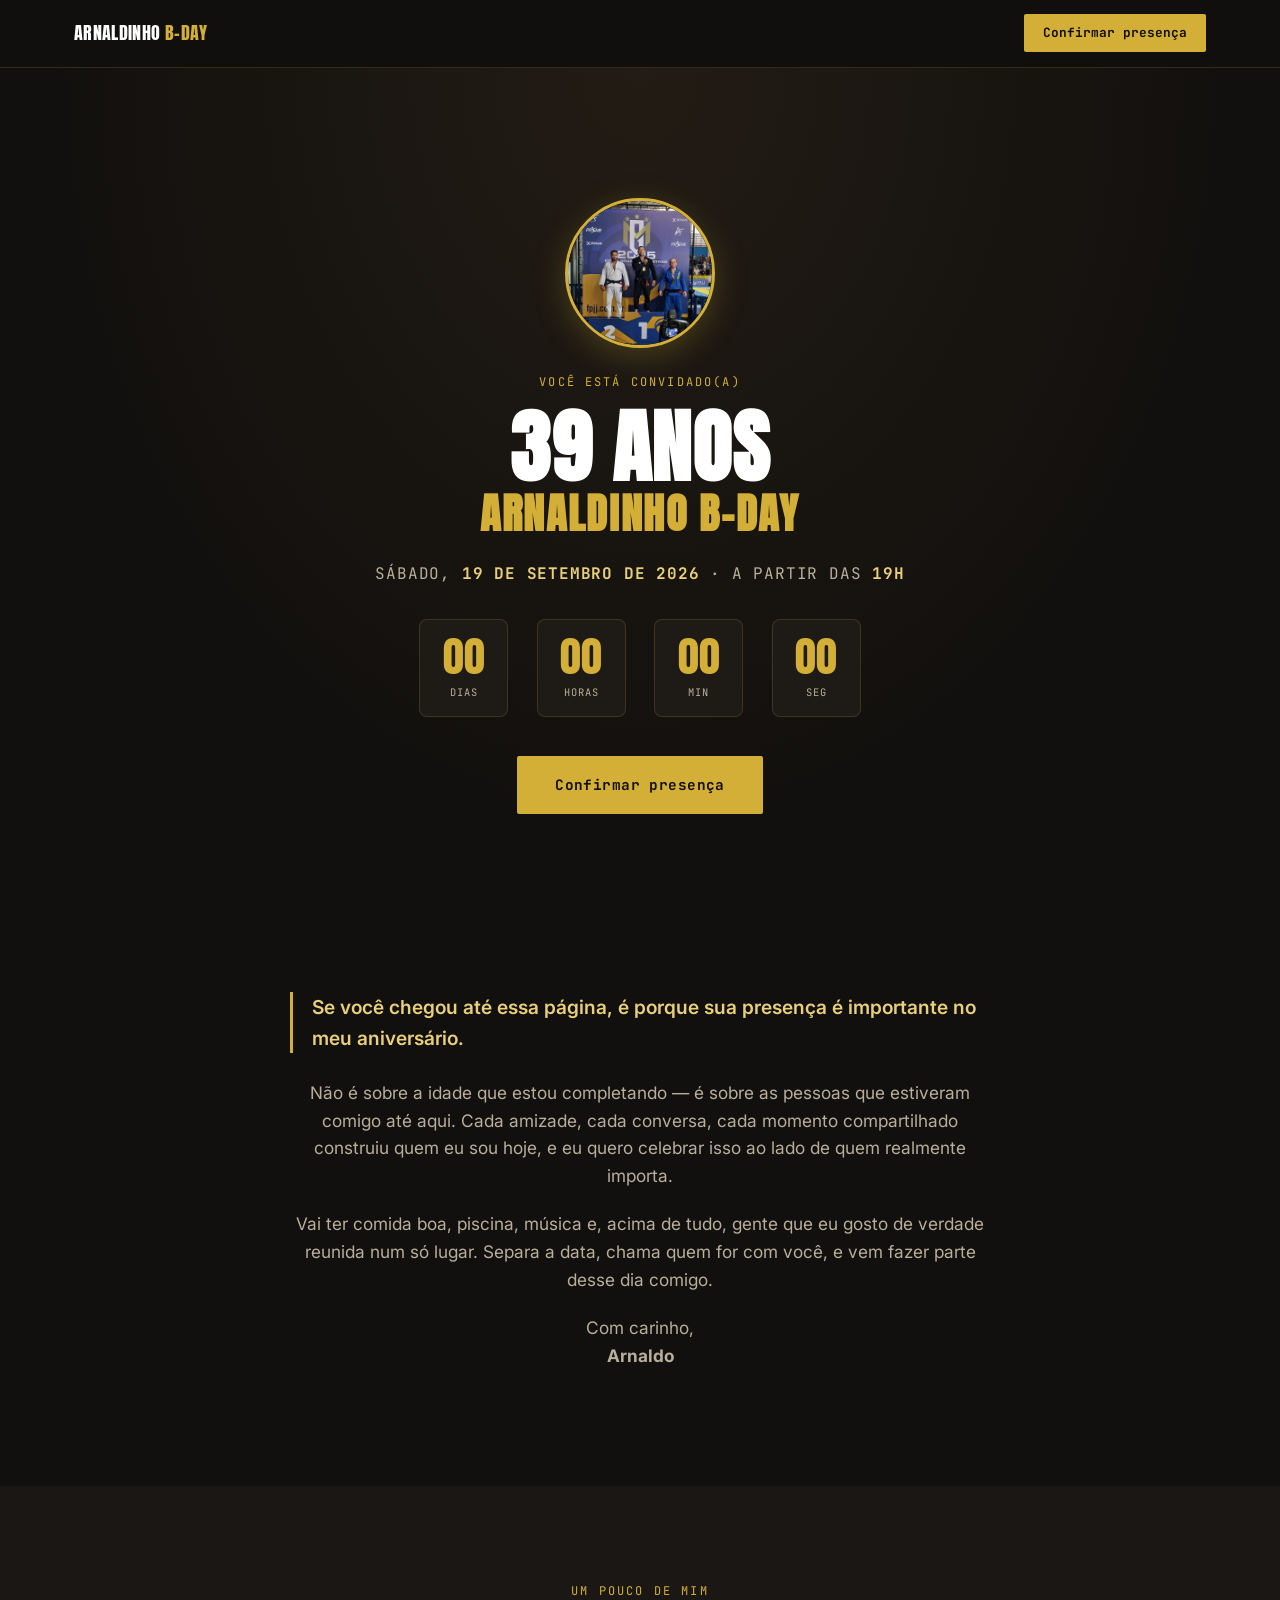
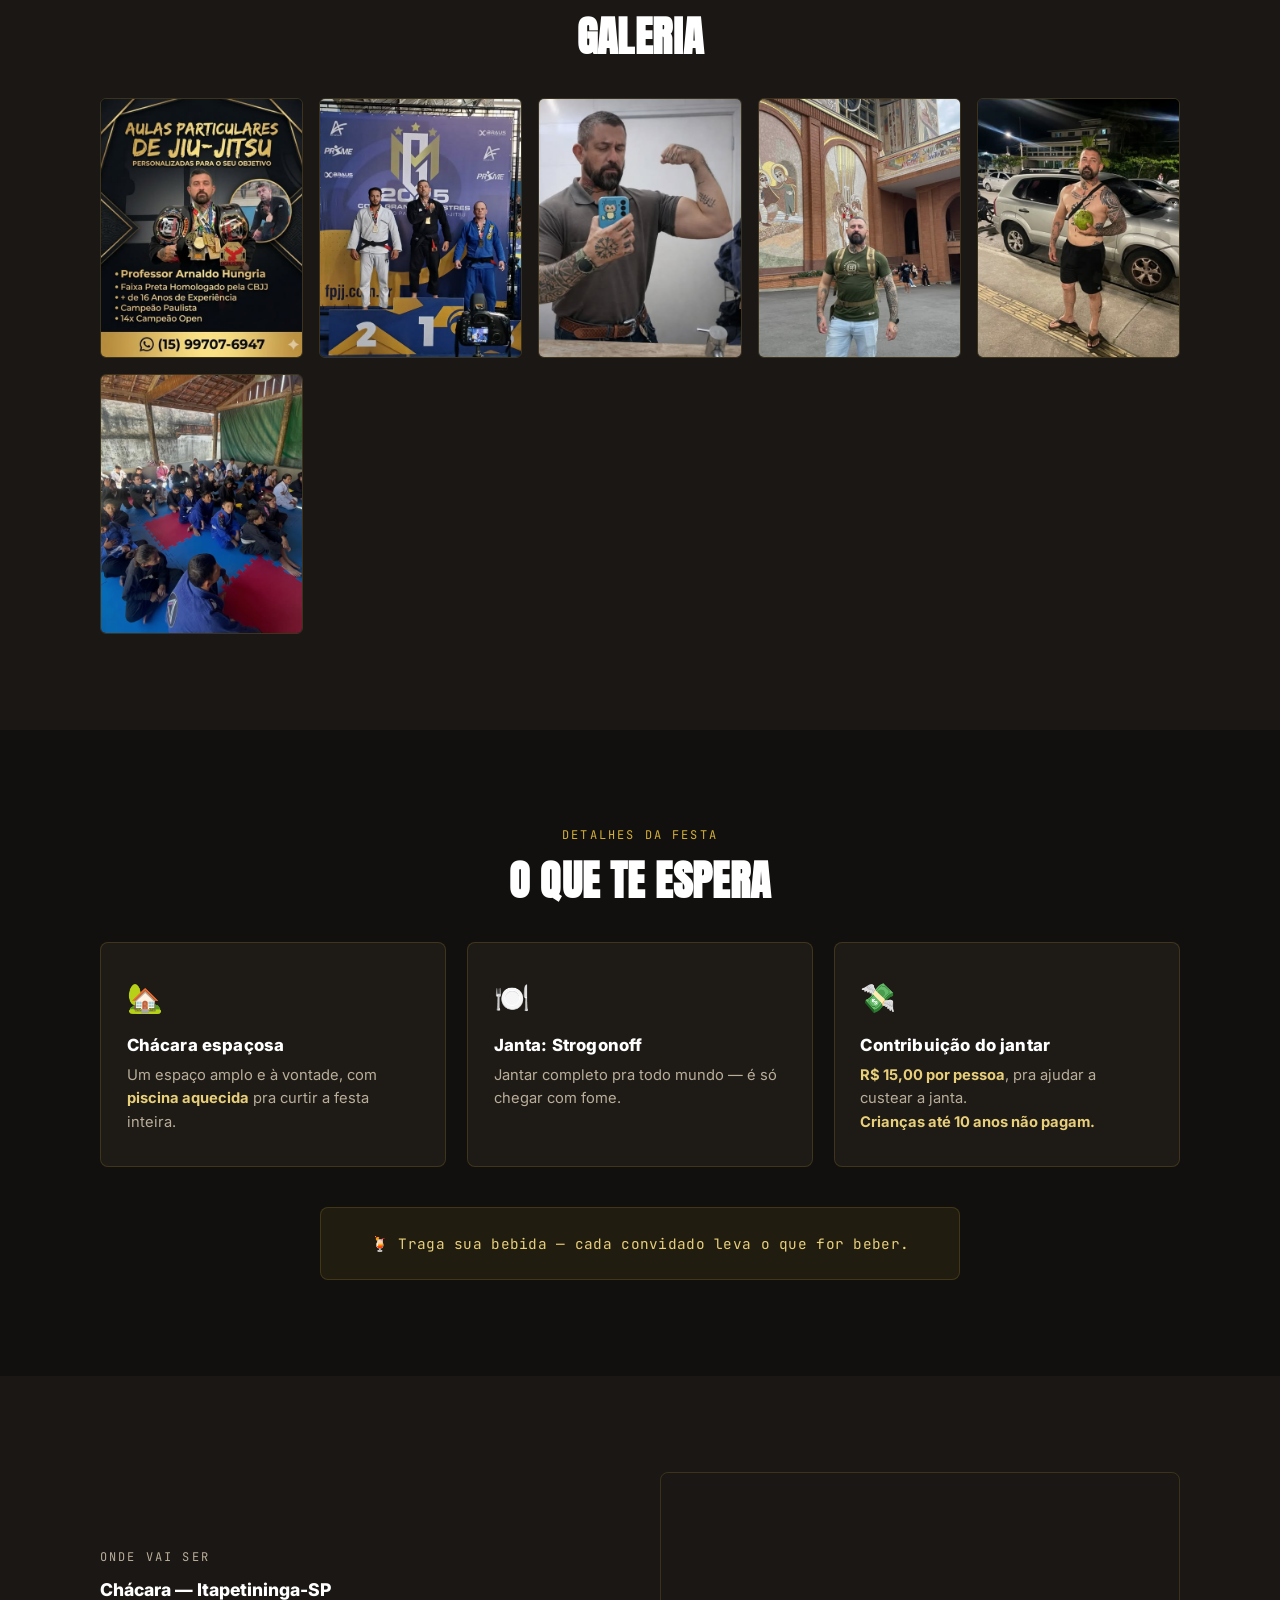
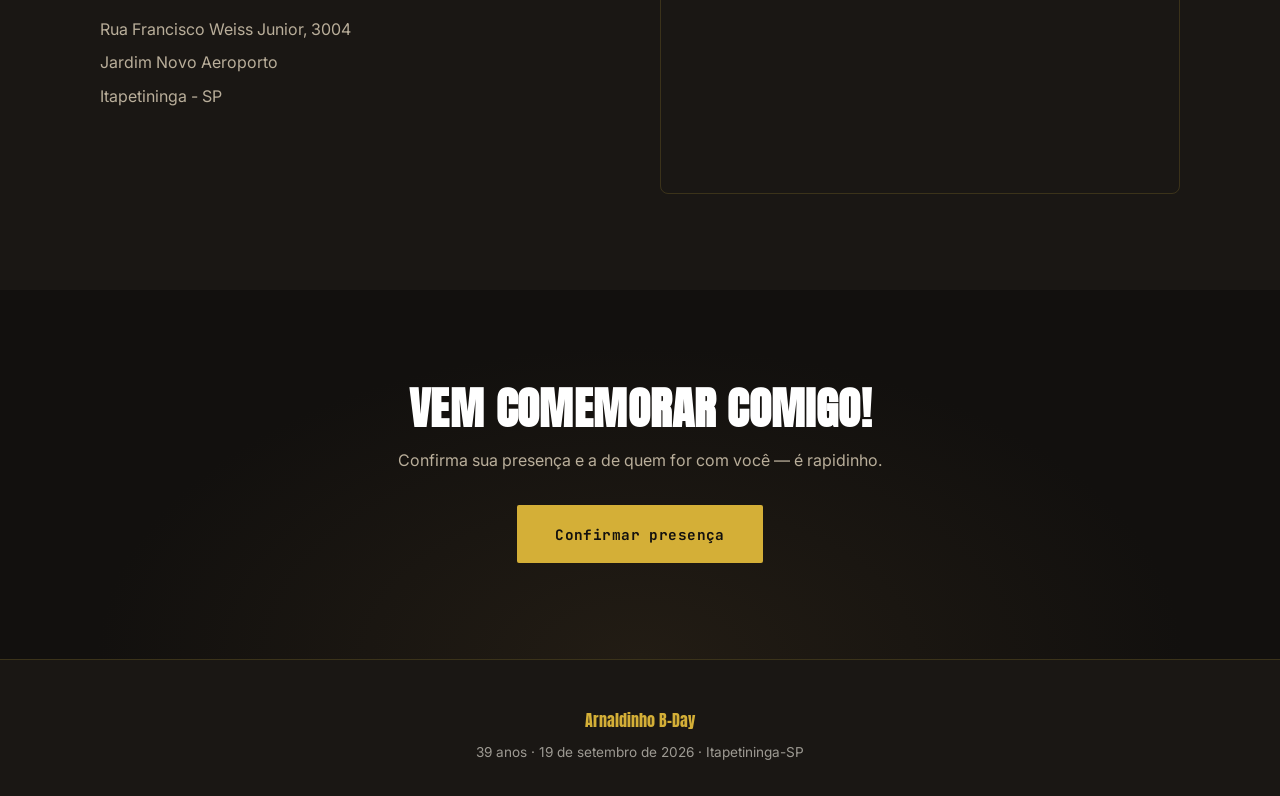
==== index.html @ d195b292 "Site do aniversário de 39 anos do Arnaldo — Arnaldinho B-Day Contagem regressiva pra 19/09/2026, con" ====
<!DOCTYPE html>
<html lang="pt-BR">
<head>
<meta charset="UTF-8">
<meta name="viewport" content="width=device-width, initial-scale=1.0">
<title>Arnaldinho B-Day — 39 Anos</title>
<meta name="description" content="Convite para os 39 anos do Arnaldo! Sábado, 19 de setembro de 2026, às 19h, numa chácara em Itapetininga-SP. Confirme sua presença.">

<link rel="icon" href="data:image/svg+xml,<svg xmlns=%22http://www.w3.org/2000/svg%22 viewBox=%220 0 100 100%22><text y=%22.9em%22 font-size=%2290%22>🎉</text></svg>">
<link rel="preconnect" href="https://fonts.googleapis.com">
<link rel="preconnect" href="https://fonts.gstatic.com" crossorigin>
<link href="https://fonts.googleapis.com/css2?family=Anton&family=Inter:wght@400;500;600;700;800&family=JetBrains+Mono:wght@400;500;700&display=swap" rel="stylesheet">
<link rel="stylesheet" href="style.css">
</head>
<body>

<header class="nav" id="nav">
  <div class="nav-inner">
    <div class="nav-brand">ARNALDINHO <b>B-DAY</b></div>
    <a href="confirmar.html" class="nav-cta">Confirmar presença</a>
  </div>
</header>

<main>

  <section class="hero" id="topo">
    <div class="hero-content">
      <img src="assets/instagram/foto-02.jpg" alt="Arnaldo Hungria" class="hero-foto">
      <p class="eyebrow">Você está convidado(a)</p>
      <h1>39 ANOS<span>Arnaldinho B-Day</span></h1>
      <p class="hero-data">Sábado, <b>19 de setembro de 2026</b> &middot; a partir das <b>19h</b></p>

      <div class="countdown" id="countdown">
        <div class="bloco"><div class="num" id="cd-dias">00</div><div class="label">Dias</div></div>
        <div class="bloco"><div class="num" id="cd-horas">00</div><div class="label">Horas</div></div>
        <div class="bloco"><div class="num" id="cd-min">00</div><div class="label">Min</div></div>
        <div class="bloco"><div class="num" id="cd-seg">00</div><div class="label">Seg</div></div>
      </div>

      <a href="confirmar.html" class="btn btn-primary">Confirmar presença</a>
    </div>
  </section>

  <section class="section" id="convite">
    <div class="section-inner manifesto">
      <p class="destaque">Se você chegou até essa página, é porque sua presença é importante no meu aniversário.</p>
      <p>Não é sobre a idade que estou completando — é sobre as pessoas que estiveram comigo até aqui. Cada amizade, cada conversa, cada momento compartilhado construiu quem eu sou hoje, e eu quero celebrar isso ao lado de quem realmente importa.</p>
      <p>Vai ter comida boa, piscina, música e, acima de tudo, gente que eu gosto de verdade reunida num só lugar. Separa a data, chama quem for com você, e vem fazer parte desse dia comigo.</p>
      <p>Com carinho,<br><strong>Arnaldo</strong></p>
    </div>
  </section>

  <section class="section section-alt" id="fotos">
    <div class="section-inner">
      <div class="section-head">
        <p class="eyebrow">Um pouco de mim</p>
        <h2>Galeria</h2>
      </div>
      <div class="gallery-grid">
        <img src="assets/instagram/foto-01.jpg" alt="Arnaldo Hungria" loading="lazy">
        <img src="assets/instagram/foto-02.jpg" alt="Arnaldo Hungria" loading="lazy">
        <img src="assets/instagram/foto-03.jpg" alt="Arnaldo Hungria" loading="lazy">
        <img src="assets/instagram/foto-04.jpg" alt="Arnaldo Hungria" loading="lazy">
        <img src="assets/instagram/foto-05.jpg" alt="Arnaldo Hungria" loading="lazy">
        <img src="assets/instagram/foto-06.jpg" alt="Arnaldo Hungria" loading="lazy">
      </div>
    </div>
  </section>

  <section class="section" id="detalhes">
    <div class="section-inner">
      <div class="section-head">
        <p class="eyebrow">Detalhes da festa</p>
        <h2>O que te espera</h2>
      </div>
      <div class="cards">
        <div class="card">
          <span class="icone">🏡</span>
          <h3>Chácara espaçosa</h3>
          <p>Um espaço amplo e à vontade, com <b>piscina aquecida</b> pra curtir a festa inteira.</p>
        </div>
        <div class="card">
          <span class="icone">🍽️</span>
          <h3>Janta: Strogonoff</h3>
          <p>Jantar completo pra todo mundo — é só chegar com fome.</p>
        </div>
        <div class="card">
          <span class="icone">💸</span>
          <h3>Contribuição do jantar</h3>
          <p><b>R$ 15,00 por pessoa</b>, pra ajudar a custear a janta.<br><b>Crianças até 10 anos não pagam.</b></p>
        </div>
      </div>

      <div class="aviso-bebida">
        <span>🍹 Traga sua bebida — cada convidado leva o que for beber.</span>
      </div>
    </div>
  </section>

  <section class="section section-alt" id="localizacao">
    <div class="section-inner location-inner">
      <div class="endereco-box">
        <p class="eyebrow">Onde vai ser</p>
        <p class="end-titulo">Chácara &mdash; Itapetininga-SP</p>
        <p>Rua Francisco Weiss Junior, 3004</p>
        <p>Jardim Novo Aeroporto</p>
        <p>Itapetininga - SP</p>
      </div>
      <div class="map-wrap">
        <iframe
          title="Mapa da chácara"
          src="https://www.google.com/maps?q=Rua+Francisco+Weiss+Junior,+3004,+Jardim+Novo+Aeroporto,+Itapetininga-SP&output=embed"
          loading="lazy"
          referrerpolicy="no-referrer-when-downgrade">
        </iframe>
      </div>
    </div>
  </section>

  <section class="cta-final">
    <h2>Vem comemorar comigo!</h2>
    <p>Confirma sua presença e a de quem for com você — é rapidinho.</p>
    <a href="confirmar.html" class="btn btn-primary">Confirmar presença</a>
  </section>

</main>

<footer class="footer">
  <p class="footer-nome">Arnaldinho B-Day</p>
  <p>39 anos &middot; 19 de setembro de 2026 &middot; Itapetininga-SP</p>
</footer>

<script src="script.js"></script>
</body>
</html>
---- style.css ----
/* ===== Tokens ===== */
:root{
  --bg:#12100e;
  --bg-alt:#1a1714;
  --surface:#1e1a16;
  --line: rgba(212,175,55,0.18);
  --text:#f5f1e8;
  --text-dim:#b9ae9a;
  --gold:#d4af37;
  --gold-deep:#a8842a;
  --gold-light:#e8cf7a;
  --display: "Anton", Impact, sans-serif;
  --body: "Inter", -apple-system, sans-serif;
  --mono: "JetBrains Mono", monospace;
}

*{box-sizing:border-box; margin:0; padding:0;}
html{scroll-behavior:smooth;}
body{
  background:var(--bg);
  color:var(--text);
  font-family:var(--body);
  line-height:1.6;
  overflow-x:hidden;
}
img{max-width:100%; display:block;}
a{color:inherit; text-decoration:none;}

.eyebrow{
  font-family:var(--mono);
  font-size:.75rem;
  letter-spacing:.18em;
  text-transform:uppercase;
  color:var(--gold);
  margin-bottom:.9rem;
}

h1,h2,h3{
  font-family:var(--display);
  text-transform:uppercase;
  letter-spacing:.01em;
  line-height:1.02;
}

/* ===== Nav ===== */
.nav{
  position:sticky; top:0; z-index:50;
  background:rgba(18,16,14,0.9);
  backdrop-filter:blur(10px);
  border-bottom:1px solid var(--line);
}
.nav-inner{
  max-width:1180px; margin:0 auto; padding:.9rem 1.5rem;
  display:flex; align-items:center; justify-content:space-between;
}
.nav-brand{font-family:var(--display); font-size:1.1rem; color:#fff; letter-spacing:.02em;}
.nav-brand b{color:var(--gold); font-weight:400;}
.nav-cta{
  font-family:var(--mono); font-size:.8rem;
  color:#12100e; background:var(--gold);
  padding:.55rem 1.2rem; border-radius:2px; font-weight:700;
}
.nav-cta:hover{background:var(--gold-light);}

/* ===== Hero ===== */
.hero{
  position:relative;
  min-height:92vh;
  display:flex; flex-direction:column; align-items:center; justify-content:center;
  text-align:center;
  padding:6rem 1.5rem 3rem;
  overflow:hidden;
  background:radial-gradient(ellipse at 50% 0%, #221c14 0%, #12100e 65%);
}
.hero-foto{
  width:150px; height:150px; border-radius:50%;
  object-fit:cover; border:3px solid var(--gold);
  margin-bottom:1.6rem;
  box-shadow:0 8px 32px rgba(212,175,55,0.25);
}
.hero-content{position:relative; z-index:2; max-width:760px; display:flex; flex-direction:column; align-items:center;}
.hero h1{font-size:clamp(2.6rem, 8vw, 5rem); margin-bottom:.4rem; color:#fff;}
.hero h1 span{
  display:block;
  color:var(--gold);
  font-size:clamp(1.6rem, 4vw, 2.6rem);
  letter-spacing:.04em;
  margin-top:.3rem;
}
.hero-data{
  font-family:var(--mono); font-size:1rem; letter-spacing:.05em;
  color:var(--text-dim); margin:1.2rem 0 2rem;
  text-transform:uppercase;
}
.hero-data b{color:var(--gold-light);}

.countdown{
  display:flex; gap:clamp(.8rem,3vw,1.8rem);
  margin-bottom:2.4rem;
}
.countdown .bloco{
  background:var(--surface); border:1px solid var(--line); border-radius:8px;
  padding:1rem clamp(.8rem,2.5vw,1.4rem);
  min-width:72px;
}
.countdown .num{
  font-family:var(--display); font-size:clamp(1.8rem,5vw,2.6rem); color:var(--gold);
  line-height:1;
}
.countdown .label{
  font-family:var(--mono); font-size:.65rem; letter-spacing:.1em; text-transform:uppercase;
  color:var(--text-dim); margin-top:.4rem;
}

.btn{
  font-family:var(--mono); font-size:.9rem; letter-spacing:.03em;
  padding:1.1rem 2.4rem; border-radius:2px; transition:all .2s ease; display:inline-block;
  font-weight:700;
}
.btn-primary{background:var(--gold); color:#12100e;}
.btn-primary:hover{background:var(--gold-light); transform:translateY(-2px);}
.btn-ghost{border:1px solid var(--line); color:var(--text);}
.btn-ghost:hover{border-color:var(--gold); color:var(--gold);}

/* ===== Sections ===== */
.section{padding:6rem 1.5rem;}
.section-alt{background:var(--bg-alt);}
.section-inner{max-width:1080px; margin:0 auto;}
.section-head{margin-bottom:2.5rem; text-align:center;}
.section-head h2{font-size:clamp(1.8rem,4vw,2.6rem); color:#fff;}

/* ===== Manifesto ===== */
.manifesto{max-width:700px; margin:0 auto; text-align:center;}
.manifesto p{color:var(--text-dim); margin-bottom:1.3rem; font-size:1.08rem;}
.manifesto .destaque{
  color:var(--gold-light); font-weight:600; font-size:1.2rem;
  border-left:3px solid var(--gold); padding-left:1.2rem; text-align:left;
  margin-bottom:1.6rem;
}

/* ===== Galeria ===== */
.gallery-grid{
  display:grid;
  grid-template-columns:repeat(auto-fit, minmax(200px, 1fr));
  gap:1rem;
}
.gallery-grid img{
  width:100%; height:260px; object-fit:cover;
  border:1px solid var(--line); border-radius:6px;
  filter:saturate(0.92);
  transition:transform .3s ease;
}
.gallery-grid img:hover{transform:scale(1.02);}

/* ===== Cards de detalhes ===== */
.cards{display:grid; grid-template-columns:repeat(3,1fr); gap:1.3rem;}
.card{
  background:var(--surface);
  border:1px solid var(--line);
  border-radius:8px;
  padding:2rem 1.6rem;
  transition:border-color .25s ease, transform .25s ease;
}
.card:hover{transform:translateY(-4px); border-color:var(--gold);}
.card .icone{font-size:1.8rem; margin-bottom:1rem; display:block;}
.card h3{font-size:1.05rem; margin-bottom:.6rem; color:#fff; text-transform:none; font-family:var(--body); font-weight:800;}
.card p{font-size:.92rem; color:var(--text-dim); margin:0;}
.card p b{color:var(--gold-light);}

.aviso-bebida{
  max-width:640px; margin:2.5rem auto 0;
  background:rgba(212,175,55,0.08); border:1px solid var(--line);
  border-radius:8px; padding:1.4rem 1.8rem; text-align:center;
}
.aviso-bebida span{font-family:var(--mono); font-size:.9rem; color:var(--gold-light); letter-spacing:.02em;}

/* ===== Localização ===== */
.location-inner{display:grid; grid-template-columns:1fr 1fr; gap:2.5rem; align-items:center;}
.map-wrap{border:1px solid var(--line); border-radius:8px; overflow:hidden;}
.map-wrap iframe{width:100%; height:320px; border:0; display:block; filter:grayscale(.3) invert(.92) contrast(.9);}
.endereco-box p{color:var(--text-dim); margin-bottom:.5rem;}
.endereco-box .end-titulo{color:#fff; font-weight:800; font-size:1.1rem; margin-bottom:.8rem;}

/* ===== CTA final ===== */
.cta-final{text-align:center; padding:6rem 1.5rem; background:radial-gradient(ellipse at 50% 100%, #221c14 0%, #12100e 60%);}
.cta-final h2{font-size:clamp(1.8rem,5vw,2.8rem); margin-bottom:1rem; color:#fff;}
.cta-final p{color:var(--text-dim); margin-bottom:2rem;}

/* ===== Footer ===== */
.footer{padding:3rem 1.5rem 2rem; background:var(--bg-alt); color:rgba(245,241,232,0.6); text-align:center; border-top:1px solid var(--line);}
.footer p{font-size:.85rem;}
.footer .footer-nome{font-family:var(--display); color:var(--gold); font-size:1rem; margin-bottom:.5rem;}

/* ===== Formulário de confirmação ===== */
.form-section{padding:8rem 1.5rem 6rem; min-height:100vh;}
.form-card{
  max-width:560px; margin:0 auto;
  background:var(--surface); border:1px solid var(--line); border-radius:10px;
  padding:2.4rem 2rem;
}
.form-card h1{font-size:1.6rem; color:#fff; margin-bottom:.4rem;}
.form-card .sub{color:var(--text-dim); font-size:.92rem; margin-bottom:2rem;}

label{display:block; font-size:.85rem; font-weight:700; margin-bottom:.4rem; margin-top:1.2rem; color:var(--text-dim);}
label:first-of-type{margin-top:0;}
input[type="text"], input[type="email"], input[type="password"]{
  width:100%; padding:.85rem 1rem; border:1px solid var(--line); border-radius:6px;
  font-size:1rem; font-family:inherit; background:var(--bg); color:var(--text);
}
input:focus{outline:none; border-color:var(--gold);}
input::placeholder{color:#6b6355;}

.form-section-title{
  font-family:var(--mono); font-size:.72rem; letter-spacing:.1em; text-transform:uppercase;
  color:var(--gold); margin-top:2rem; padding-top:1.4rem; border-top:1px solid var(--line);
}
.form-section-title:first-of-type{margin-top:0; padding-top:0; border-top:none;}

.acompanhante-row{
  display:flex; align-items:center; gap:.8rem; margin-top:.8rem;
}
.acompanhante-row input[type="text"]{flex:1;}
.acompanhante-check{
  display:flex; align-items:center; gap:.4rem; white-space:nowrap;
  font-size:.75rem; color:var(--text-dim); font-family:var(--mono);
}
.acompanhante-check input{width:16px; height:16px; accent-color:var(--gold);}

.resumo-valor{
  margin-top:1.6rem; padding:1rem 1.2rem;
  background:rgba(212,175,55,0.08); border:1px solid var(--line); border-radius:6px;
  display:flex; justify-content:space-between; align-items:center;
  font-family:var(--mono);
}
.resumo-valor .label{color:var(--text-dim); font-size:.85rem;}
.resumo-valor .valor{color:var(--gold-light); font-size:1.3rem; font-weight:700;}

.btn-full{width:100%; text-align:center; border:none; cursor:pointer; margin-top:1.6rem;}
.btn-full:disabled{background:#4a4438; color:#8a8272; cursor:not-allowed;}

.msg{margin-top:1rem; padding:.85rem 1.1rem; border-radius:6px; font-size:.88rem; font-weight:600; display:none;}
.msg.show{display:block;}
.msg.error{background:rgba(200,60,60,0.15); color:#e88;}
.msg.success{background:rgba(80,180,100,0.15); color:#8d8;}
.msg.info{background:rgba(212,175,55,0.12); color:var(--gold-light);}

.pagamento-box{margin-top:2rem; text-align:center;}
.pagamento-box h3{font-size:1.1rem; color:#fff; margin-bottom:1rem;}
.pagamento-box p{color:var(--text-dim); font-size:.9rem; margin-bottom:.8rem;}
.qr-code{width:220px; height:220px; margin:0 auto 1rem; border:1px solid var(--line); border-radius:8px; background:#fff; padding:8px;}
.pix-codigo{
  display:flex; flex-direction:column; gap:.6rem; align-items:center;
  background:var(--bg); border:1px solid var(--line); border-radius:6px; padding:1rem;
  margin:1rem 0;
}
.pix-codigo code{font-family:var(--mono); font-size:.68rem; word-break:break-all; color:var(--text-dim);}
.pago-ok{font-size:1.2rem; font-weight:700; color:var(--gold-light);}

/* ===== Responsive ===== */
@media (max-width:860px){
  .cards{grid-template-columns:1fr;}
  .location-inner{grid-template-columns:1fr;}
  .countdown{gap:.6rem;}
  .countdown .bloco{min-width:60px; padding:.8rem .6rem;}
}

@media (prefers-reduced-motion: reduce){
  html{scroll-behavior:auto;}
  *{transition:none !important; animation:none !important;}
}
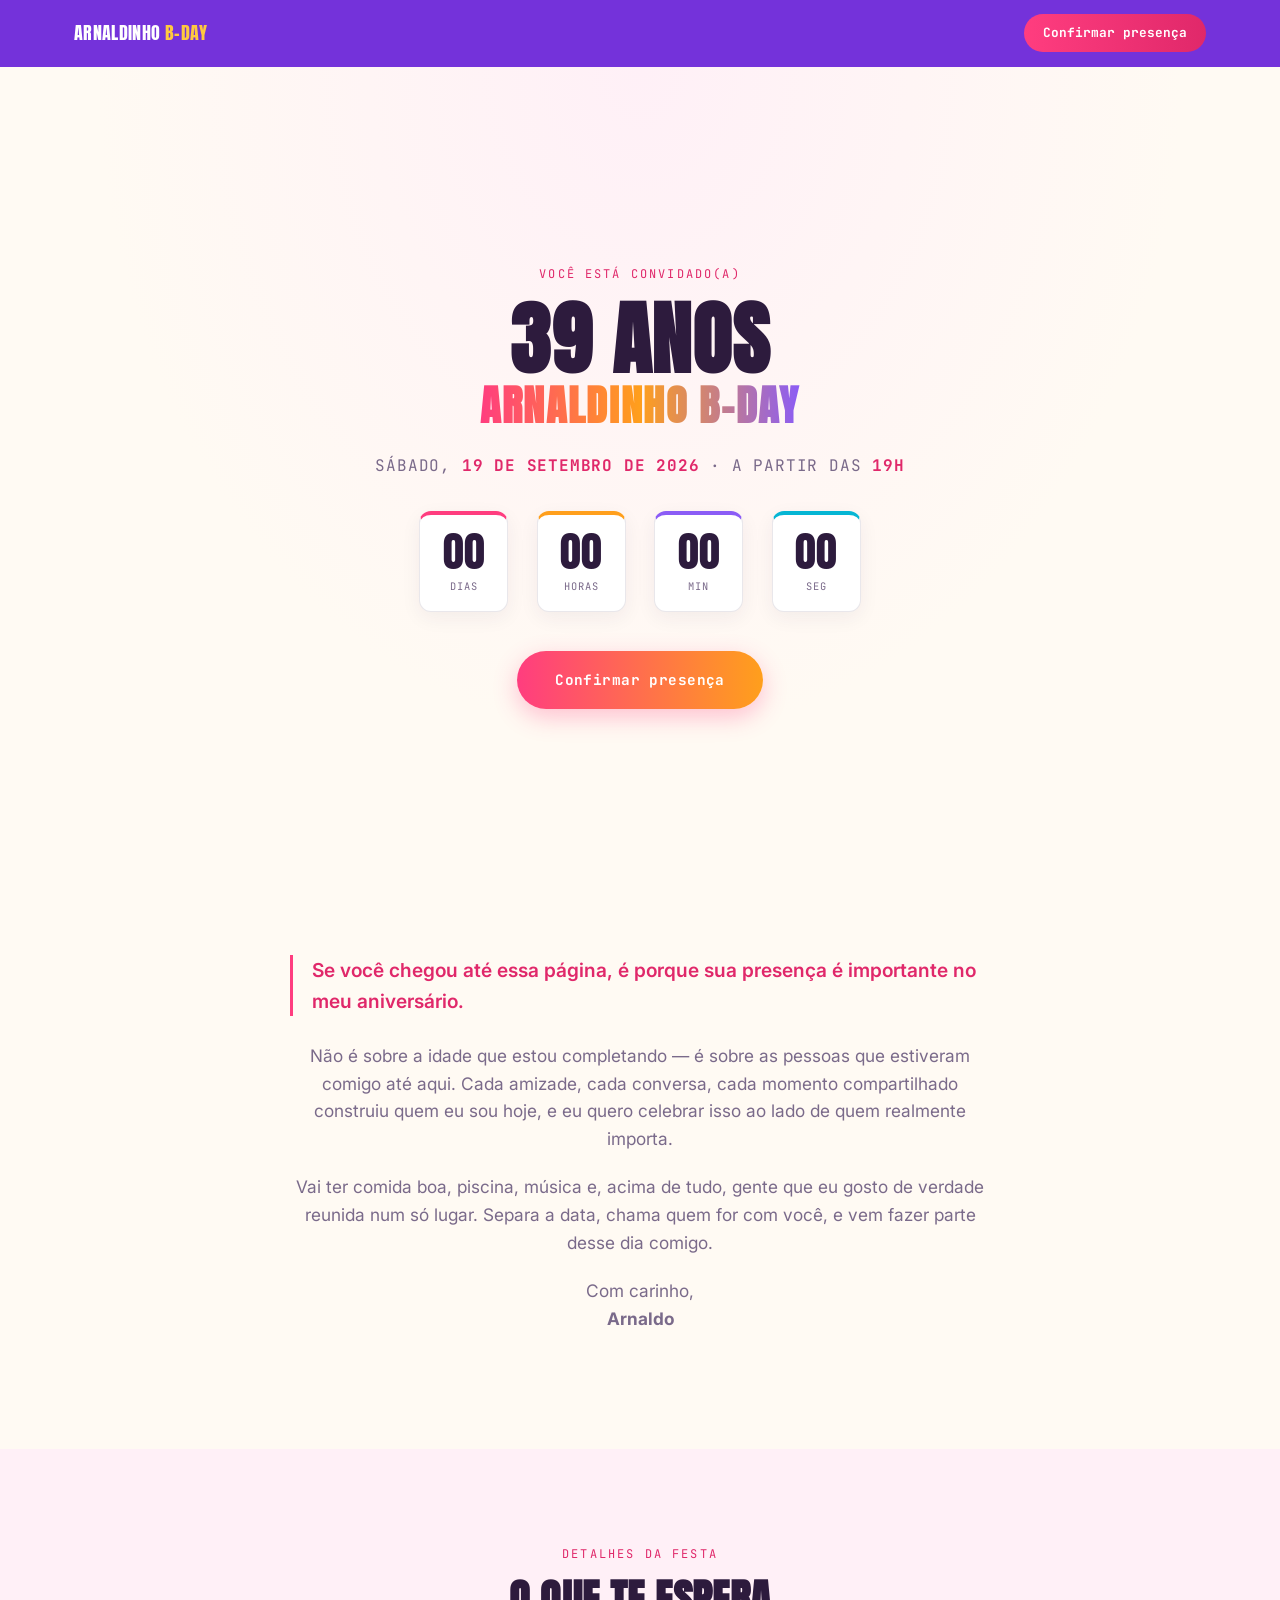
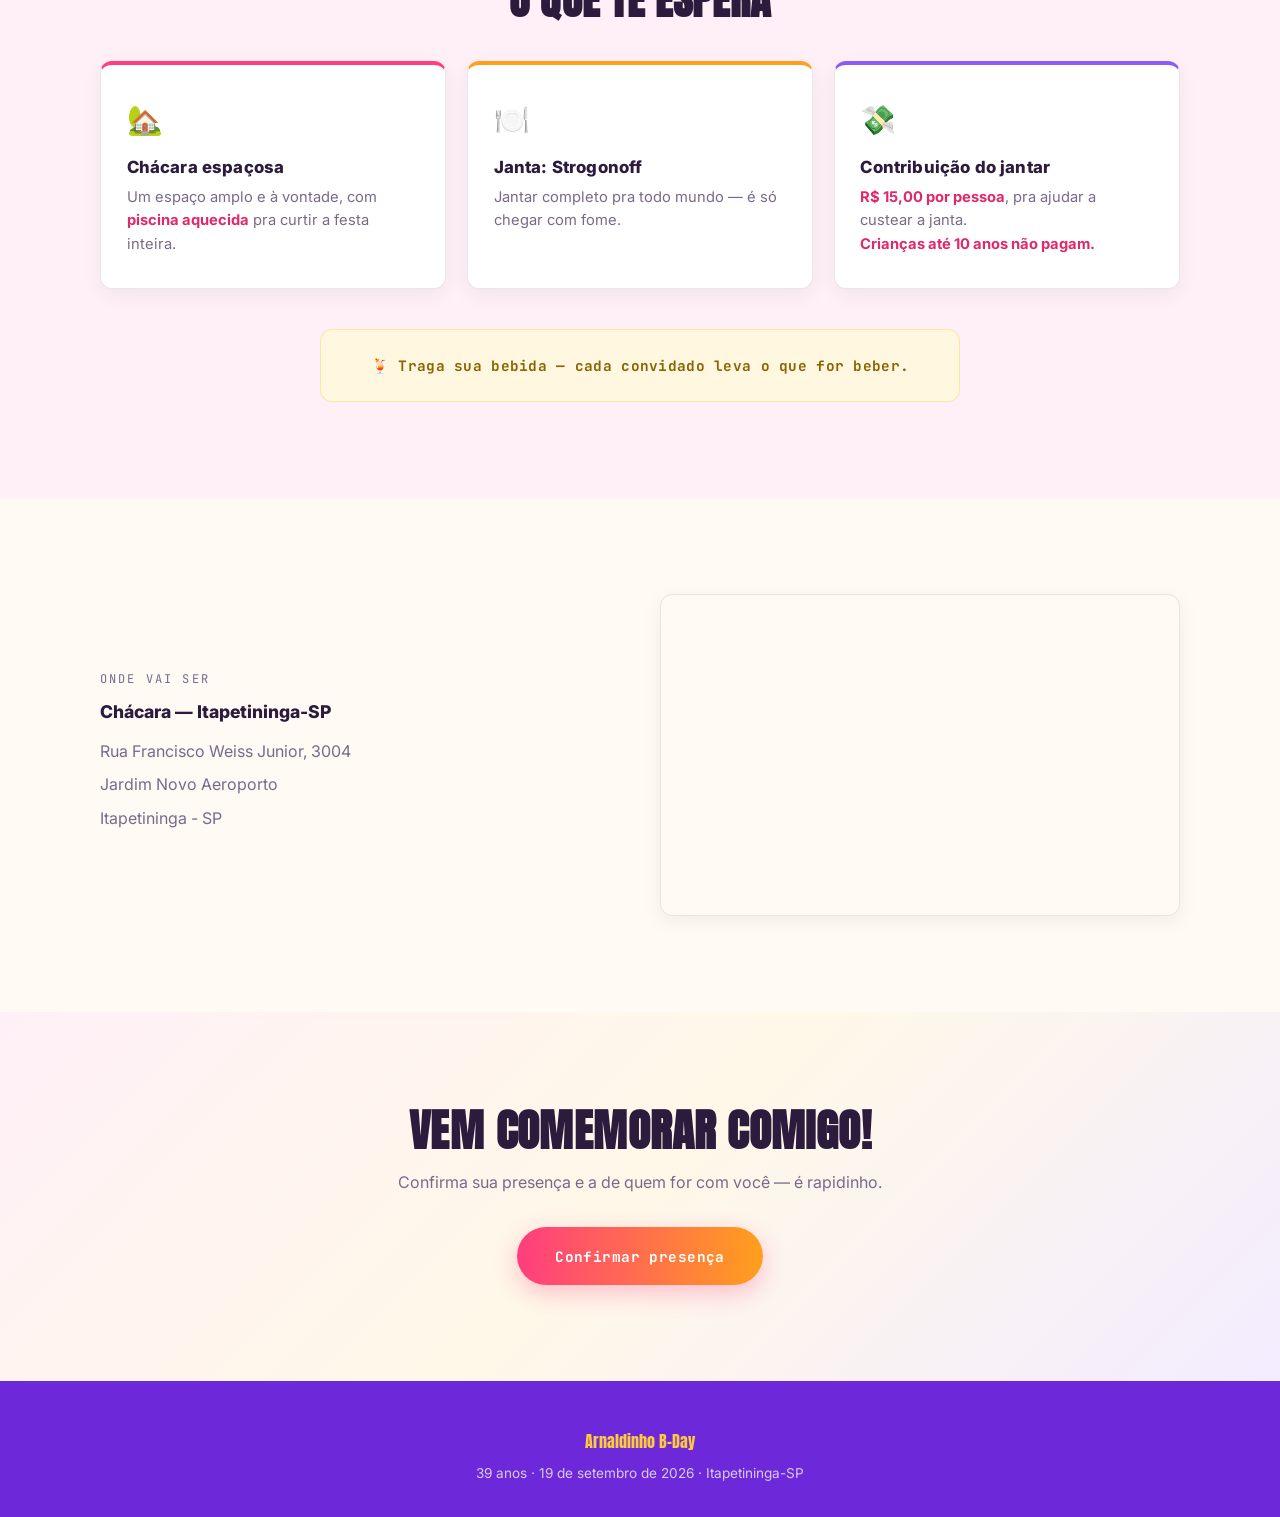
==== commit 91b8f739: "Remove fotos do Instagram e repagina o site com cores mais festivas Arnaldo não gostou de como as fo" ====
--- a/index.html
+++ b/index.html
@@ -25,9 +25,8 @@
 
   <section class="hero" id="topo">
     <div class="hero-content">
-      <img src="assets/instagram/foto-02.jpg" alt="Arnaldo Hungria" class="hero-foto">
       <p class="eyebrow">Você está convidado(a)</p>
-      <h1>39 ANOS<span>Arnaldinho B-Day</span></h1>
+      <h1>39 ANOS<span class="gradiente-texto">Arnaldinho B-Day</span></h1>
       <p class="hero-data">Sábado, <b>19 de setembro de 2026</b> &middot; a partir das <b>19h</b></p>
 
       <div class="countdown" id="countdown">
@@ -50,24 +49,7 @@
     </div>
   </section>
 
-  <section class="section section-alt" id="fotos">
-    <div class="section-inner">
-      <div class="section-head">
-        <p class="eyebrow">Um pouco de mim</p>
-        <h2>Galeria</h2>
-      </div>
-      <div class="gallery-grid">
-        <img src="assets/instagram/foto-01.jpg" alt="Arnaldo Hungria" loading="lazy">
-        <img src="assets/instagram/foto-02.jpg" alt="Arnaldo Hungria" loading="lazy">
-        <img src="assets/instagram/foto-03.jpg" alt="Arnaldo Hungria" loading="lazy">
-        <img src="assets/instagram/foto-04.jpg" alt="Arnaldo Hungria" loading="lazy">
-        <img src="assets/instagram/foto-05.jpg" alt="Arnaldo Hungria" loading="lazy">
-        <img src="assets/instagram/foto-06.jpg" alt="Arnaldo Hungria" loading="lazy">
-      </div>
-    </div>
-  </section>
-
-  <section class="section" id="detalhes">
+  <section class="section section-alt" id="detalhes">
     <div class="section-inner">
       <div class="section-head">
         <p class="eyebrow">Detalhes da festa</p>
@@ -97,7 +79,7 @@
     </div>
   </section>
 
-  <section class="section section-alt" id="localizacao">
+  <section class="section" id="localizacao">
     <div class="section-inner location-inner">
       <div class="endereco-box">
         <p class="eyebrow">Onde vai ser</p>
--- a/style.css
+++ b/style.css
@@ -1,14 +1,18 @@
 /* ===== Tokens ===== */
 :root{
-  --bg:#12100e;
-  --bg-alt:#1a1714;
-  --surface:#1e1a16;
-  --line: rgba(212,175,55,0.18);
-  --text:#f5f1e8;
-  --text-dim:#b9ae9a;
-  --gold:#d4af37;
-  --gold-deep:#a8842a;
-  --gold-light:#e8cf7a;
+  --bg:#fffaf3;
+  --bg-alt:#fff0f7;
+  --surface:#ffffff;
+  --line: rgba(45,27,61,0.1);
+  --text:#2d1b3d;
+  --text-dim:#7a6a8a;
+  --pink:#ff3d7f;
+  --pink-deep:#e0286a;
+  --orange:#ff9f1c;
+  --purple:#8b5cf6;
+  --purple-deep:#6d28d9;
+  --teal:#06b6d4;
+  --yellow:#ffc93f;
   --display: "Anton", Impact, sans-serif;
   --body: "Inter", -apple-system, sans-serif;
   --mono: "JetBrains Mono", monospace;
@@ -31,7 +35,7 @@
   font-size:.75rem;
   letter-spacing:.18em;
   text-transform:uppercase;
-  color:var(--gold);
+  color:var(--pink-deep);
   margin-bottom:.9rem;
 }
 
@@ -42,47 +46,44 @@
   line-height:1.02;
 }
 
+.gradiente-texto{
+  background:linear-gradient(90deg, var(--pink) 0%, var(--orange) 50%, var(--purple) 100%);
+  -webkit-background-clip:text; background-clip:text; color:transparent;
+}
+
 /* ===== Nav ===== */
 .nav{
   position:sticky; top:0; z-index:50;
-  background:rgba(18,16,14,0.9);
+  background:rgba(109,40,217,0.95);
   backdrop-filter:blur(10px);
-  border-bottom:1px solid var(--line);
 }
 .nav-inner{
   max-width:1180px; margin:0 auto; padding:.9rem 1.5rem;
   display:flex; align-items:center; justify-content:space-between;
 }
 .nav-brand{font-family:var(--display); font-size:1.1rem; color:#fff; letter-spacing:.02em;}
-.nav-brand b{color:var(--gold); font-weight:400;}
+.nav-brand b{color:var(--yellow); font-weight:400;}
 .nav-cta{
   font-family:var(--mono); font-size:.8rem;
-  color:#12100e; background:var(--gold);
-  padding:.55rem 1.2rem; border-radius:2px; font-weight:700;
-}
-.nav-cta:hover{background:var(--gold-light);}
+  color:#fff; background:linear-gradient(90deg, var(--pink), var(--pink-deep));
+  padding:.55rem 1.2rem; border-radius:999px; font-weight:700;
+}
+.nav-cta:hover{filter:brightness(1.1); transform:translateY(-1px);}
 
 /* ===== Hero ===== */
 .hero{
   position:relative;
-  min-height:92vh;
+  min-height:88vh;
   display:flex; flex-direction:column; align-items:center; justify-content:center;
   text-align:center;
   padding:6rem 1.5rem 3rem;
   overflow:hidden;
-  background:radial-gradient(ellipse at 50% 0%, #221c14 0%, #12100e 65%);
-}
-.hero-foto{
-  width:150px; height:150px; border-radius:50%;
-  object-fit:cover; border:3px solid var(--gold);
-  margin-bottom:1.6rem;
-  box-shadow:0 8px 32px rgba(212,175,55,0.25);
+  background:radial-gradient(ellipse at 50% 0%, #fff0f7 0%, var(--bg) 60%);
 }
 .hero-content{position:relative; z-index:2; max-width:760px; display:flex; flex-direction:column; align-items:center;}
-.hero h1{font-size:clamp(2.6rem, 8vw, 5rem); margin-bottom:.4rem; color:#fff;}
+.hero h1{font-size:clamp(2.6rem, 8vw, 5rem); margin-bottom:.4rem; color:var(--text);}
 .hero h1 span{
   display:block;
-  color:var(--gold);
   font-size:clamp(1.6rem, 4vw, 2.6rem);
   letter-spacing:.04em;
   margin-top:.3rem;
@@ -92,19 +93,24 @@
   color:var(--text-dim); margin:1.2rem 0 2rem;
   text-transform:uppercase;
 }
-.hero-data b{color:var(--gold-light);}
+.hero-data b{color:var(--pink-deep);}
 
 .countdown{
   display:flex; gap:clamp(.8rem,3vw,1.8rem);
   margin-bottom:2.4rem;
 }
 .countdown .bloco{
-  background:var(--surface); border:1px solid var(--line); border-radius:8px;
+  background:var(--surface); border:1px solid var(--line); border-radius:12px;
   padding:1rem clamp(.8rem,2.5vw,1.4rem);
   min-width:72px;
-}
+  box-shadow:0 6px 20px rgba(45,27,61,0.06);
+  border-top:4px solid var(--pink);
+}
+.countdown .bloco:nth-child(2){border-top-color:var(--orange);}
+.countdown .bloco:nth-child(3){border-top-color:var(--purple);}
+.countdown .bloco:nth-child(4){border-top-color:var(--teal);}
 .countdown .num{
-  font-family:var(--display); font-size:clamp(1.8rem,5vw,2.6rem); color:var(--gold);
+  font-family:var(--display); font-size:clamp(1.8rem,5vw,2.6rem); color:var(--text);
   line-height:1;
 }
 .countdown .label{
@@ -114,105 +120,97 @@
 
 .btn{
   font-family:var(--mono); font-size:.9rem; letter-spacing:.03em;
-  padding:1.1rem 2.4rem; border-radius:2px; transition:all .2s ease; display:inline-block;
+  padding:1.1rem 2.4rem; border-radius:999px; transition:all .2s ease; display:inline-block;
   font-weight:700;
 }
-.btn-primary{background:var(--gold); color:#12100e;}
-.btn-primary:hover{background:var(--gold-light); transform:translateY(-2px);}
+.btn-primary{background:linear-gradient(90deg, var(--pink), var(--orange)); color:#fff; box-shadow:0 8px 24px rgba(255,61,127,0.3);}
+.btn-primary:hover{filter:brightness(1.05); transform:translateY(-2px);}
 .btn-ghost{border:1px solid var(--line); color:var(--text);}
-.btn-ghost:hover{border-color:var(--gold); color:var(--gold);}
+.btn-ghost:hover{border-color:var(--pink); color:var(--pink-deep);}
 
 /* ===== Sections ===== */
 .section{padding:6rem 1.5rem;}
 .section-alt{background:var(--bg-alt);}
 .section-inner{max-width:1080px; margin:0 auto;}
 .section-head{margin-bottom:2.5rem; text-align:center;}
-.section-head h2{font-size:clamp(1.8rem,4vw,2.6rem); color:#fff;}
+.section-head h2{font-size:clamp(1.8rem,4vw,2.6rem); color:var(--text);}
 
 /* ===== Manifesto ===== */
 .manifesto{max-width:700px; margin:0 auto; text-align:center;}
 .manifesto p{color:var(--text-dim); margin-bottom:1.3rem; font-size:1.08rem;}
 .manifesto .destaque{
-  color:var(--gold-light); font-weight:600; font-size:1.2rem;
-  border-left:3px solid var(--gold); padding-left:1.2rem; text-align:left;
+  color:var(--pink-deep); font-weight:600; font-size:1.2rem;
+  border-left:3px solid var(--pink); padding-left:1.2rem; text-align:left;
   margin-bottom:1.6rem;
 }
-
-/* ===== Galeria ===== */
-.gallery-grid{
-  display:grid;
-  grid-template-columns:repeat(auto-fit, minmax(200px, 1fr));
-  gap:1rem;
-}
-.gallery-grid img{
-  width:100%; height:260px; object-fit:cover;
-  border:1px solid var(--line); border-radius:6px;
-  filter:saturate(0.92);
-  transition:transform .3s ease;
-}
-.gallery-grid img:hover{transform:scale(1.02);}
 
 /* ===== Cards de detalhes ===== */
 .cards{display:grid; grid-template-columns:repeat(3,1fr); gap:1.3rem;}
 .card{
   background:var(--surface);
   border:1px solid var(--line);
-  border-radius:8px;
+  border-top:4px solid var(--pink);
+  border-radius:12px;
   padding:2rem 1.6rem;
-  transition:border-color .25s ease, transform .25s ease;
-}
-.card:hover{transform:translateY(-4px); border-color:var(--gold);}
+  box-shadow:0 6px 20px rgba(45,27,61,0.06);
+  transition:transform .25s ease;
+}
+.card:nth-child(2){border-top-color:var(--orange);}
+.card:nth-child(3){border-top-color:var(--purple);}
+.card:hover{transform:translateY(-4px);}
 .card .icone{font-size:1.8rem; margin-bottom:1rem; display:block;}
-.card h3{font-size:1.05rem; margin-bottom:.6rem; color:#fff; text-transform:none; font-family:var(--body); font-weight:800;}
+.card h3{font-size:1.05rem; margin-bottom:.6rem; color:var(--text); text-transform:none; font-family:var(--body); font-weight:800;}
 .card p{font-size:.92rem; color:var(--text-dim); margin:0;}
-.card p b{color:var(--gold-light);}
+.card p b{color:var(--pink-deep);}
 
 .aviso-bebida{
   max-width:640px; margin:2.5rem auto 0;
-  background:rgba(212,175,55,0.08); border:1px solid var(--line);
-  border-radius:8px; padding:1.4rem 1.8rem; text-align:center;
-}
-.aviso-bebida span{font-family:var(--mono); font-size:.9rem; color:var(--gold-light); letter-spacing:.02em;}
+  background:#fff7e0; border:1px solid rgba(255,201,63,0.4);
+  border-radius:12px; padding:1.4rem 1.8rem; text-align:center;
+}
+.aviso-bebida span{font-family:var(--mono); font-size:.9rem; color:#8a6400; letter-spacing:.02em; font-weight:700;}
 
 /* ===== Localização ===== */
 .location-inner{display:grid; grid-template-columns:1fr 1fr; gap:2.5rem; align-items:center;}
-.map-wrap{border:1px solid var(--line); border-radius:8px; overflow:hidden;}
-.map-wrap iframe{width:100%; height:320px; border:0; display:block; filter:grayscale(.3) invert(.92) contrast(.9);}
+.map-wrap{border:1px solid var(--line); border-radius:12px; overflow:hidden; box-shadow:0 6px 20px rgba(45,27,61,0.06);}
+.map-wrap iframe{width:100%; height:320px; border:0; display:block;}
 .endereco-box p{color:var(--text-dim); margin-bottom:.5rem;}
-.endereco-box .end-titulo{color:#fff; font-weight:800; font-size:1.1rem; margin-bottom:.8rem;}
+.endereco-box .end-titulo{color:var(--text); font-weight:800; font-size:1.1rem; margin-bottom:.8rem;}
 
 /* ===== CTA final ===== */
-.cta-final{text-align:center; padding:6rem 1.5rem; background:radial-gradient(ellipse at 50% 100%, #221c14 0%, #12100e 60%);}
-.cta-final h2{font-size:clamp(1.8rem,5vw,2.8rem); margin-bottom:1rem; color:#fff;}
+.cta-final{text-align:center; padding:6rem 1.5rem; background:linear-gradient(135deg, #fff0f7 0%, #fff8e8 50%, #f3ecff 100%);}
+.cta-final h2{font-size:clamp(1.8rem,5vw,2.8rem); margin-bottom:1rem; color:var(--text);}
 .cta-final p{color:var(--text-dim); margin-bottom:2rem;}
 
 /* ===== Footer ===== */
-.footer{padding:3rem 1.5rem 2rem; background:var(--bg-alt); color:rgba(245,241,232,0.6); text-align:center; border-top:1px solid var(--line);}
+.footer{padding:3rem 1.5rem 2rem; background:var(--purple-deep); color:rgba(255,255,255,0.75); text-align:center;}
 .footer p{font-size:.85rem;}
-.footer .footer-nome{font-family:var(--display); color:var(--gold); font-size:1rem; margin-bottom:.5rem;}
+.footer .footer-nome{font-family:var(--display); color:var(--yellow); font-size:1rem; margin-bottom:.5rem;}
 
 /* ===== Formulário de confirmação ===== */
-.form-section{padding:8rem 1.5rem 6rem; min-height:100vh;}
+.form-section{padding:8rem 1.5rem 6rem; min-height:100vh; background:var(--bg-alt);}
 .form-card{
   max-width:560px; margin:0 auto;
-  background:var(--surface); border:1px solid var(--line); border-radius:10px;
+  background:var(--surface); border:1px solid var(--line); border-radius:16px;
   padding:2.4rem 2rem;
-}
-.form-card h1{font-size:1.6rem; color:#fff; margin-bottom:.4rem;}
+  box-shadow:0 10px 32px rgba(45,27,61,0.08);
+  border-top:5px solid var(--pink);
+}
+.form-card h1{font-size:1.6rem; color:var(--text); margin-bottom:.4rem;}
 .form-card .sub{color:var(--text-dim); font-size:.92rem; margin-bottom:2rem;}
 
 label{display:block; font-size:.85rem; font-weight:700; margin-bottom:.4rem; margin-top:1.2rem; color:var(--text-dim);}
 label:first-of-type{margin-top:0;}
 input[type="text"], input[type="email"], input[type="password"]{
-  width:100%; padding:.85rem 1rem; border:1px solid var(--line); border-radius:6px;
+  width:100%; padding:.85rem 1rem; border:1px solid var(--line); border-radius:8px;
   font-size:1rem; font-family:inherit; background:var(--bg); color:var(--text);
 }
-input:focus{outline:none; border-color:var(--gold);}
-input::placeholder{color:#6b6355;}
+input:focus{outline:none; border-color:var(--pink);}
+input::placeholder{color:#b3a6c2;}
 
 .form-section-title{
   font-family:var(--mono); font-size:.72rem; letter-spacing:.1em; text-transform:uppercase;
-  color:var(--gold); margin-top:2rem; padding-top:1.4rem; border-top:1px solid var(--line);
+  color:var(--pink-deep); margin-top:2rem; padding-top:1.4rem; border-top:1px solid var(--line);
 }
 .form-section-title:first-of-type{margin-top:0; padding-top:0; border-top:none;}
 
@@ -224,37 +222,37 @@
   display:flex; align-items:center; gap:.4rem; white-space:nowrap;
   font-size:.75rem; color:var(--text-dim); font-family:var(--mono);
 }
-.acompanhante-check input{width:16px; height:16px; accent-color:var(--gold);}
+.acompanhante-check input{width:16px; height:16px; accent-color:var(--pink);}
 
 .resumo-valor{
   margin-top:1.6rem; padding:1rem 1.2rem;
-  background:rgba(212,175,55,0.08); border:1px solid var(--line); border-radius:6px;
+  background:#fff0f7; border:1px solid var(--line); border-radius:10px;
   display:flex; justify-content:space-between; align-items:center;
   font-family:var(--mono);
 }
 .resumo-valor .label{color:var(--text-dim); font-size:.85rem;}
-.resumo-valor .valor{color:var(--gold-light); font-size:1.3rem; font-weight:700;}
+.resumo-valor .valor{color:var(--pink-deep); font-size:1.3rem; font-weight:700;}
 
 .btn-full{width:100%; text-align:center; border:none; cursor:pointer; margin-top:1.6rem;}
-.btn-full:disabled{background:#4a4438; color:#8a8272; cursor:not-allowed;}
-
-.msg{margin-top:1rem; padding:.85rem 1.1rem; border-radius:6px; font-size:.88rem; font-weight:600; display:none;}
+.btn-full:disabled{background:#ddd3e6; color:#a595b3;}
+
+.msg{margin-top:1rem; padding:.85rem 1.1rem; border-radius:8px; font-size:.88rem; font-weight:600; display:none;}
 .msg.show{display:block;}
-.msg.error{background:rgba(200,60,60,0.15); color:#e88;}
-.msg.success{background:rgba(80,180,100,0.15); color:#8d8;}
-.msg.info{background:rgba(212,175,55,0.12); color:var(--gold-light);}
+.msg.error{background:#ffe3ec; color:#c8195f;}
+.msg.success{background:#e2f8e8; color:#1a7a34;}
+.msg.info{background:#fff0f7; color:var(--pink-deep);}
 
 .pagamento-box{margin-top:2rem; text-align:center;}
-.pagamento-box h3{font-size:1.1rem; color:#fff; margin-bottom:1rem;}
+.pagamento-box h3{font-size:1.1rem; color:var(--text); margin-bottom:1rem;}
 .pagamento-box p{color:var(--text-dim); font-size:.9rem; margin-bottom:.8rem;}
-.qr-code{width:220px; height:220px; margin:0 auto 1rem; border:1px solid var(--line); border-radius:8px; background:#fff; padding:8px;}
+.qr-code{width:220px; height:220px; margin:0 auto 1rem; border:1px solid var(--line); border-radius:12px; background:#fff; padding:8px;}
 .pix-codigo{
   display:flex; flex-direction:column; gap:.6rem; align-items:center;
-  background:var(--bg); border:1px solid var(--line); border-radius:6px; padding:1rem;
+  background:var(--bg); border:1px solid var(--line); border-radius:8px; padding:1rem;
   margin:1rem 0;
 }
 .pix-codigo code{font-family:var(--mono); font-size:.68rem; word-break:break-all; color:var(--text-dim);}
-.pago-ok{font-size:1.2rem; font-weight:700; color:var(--gold-light);}
+.pago-ok{font-size:1.2rem; font-weight:700; color:var(--pink-deep);}
 
 /* ===== Responsive ===== */
 @media (max-width:860px){
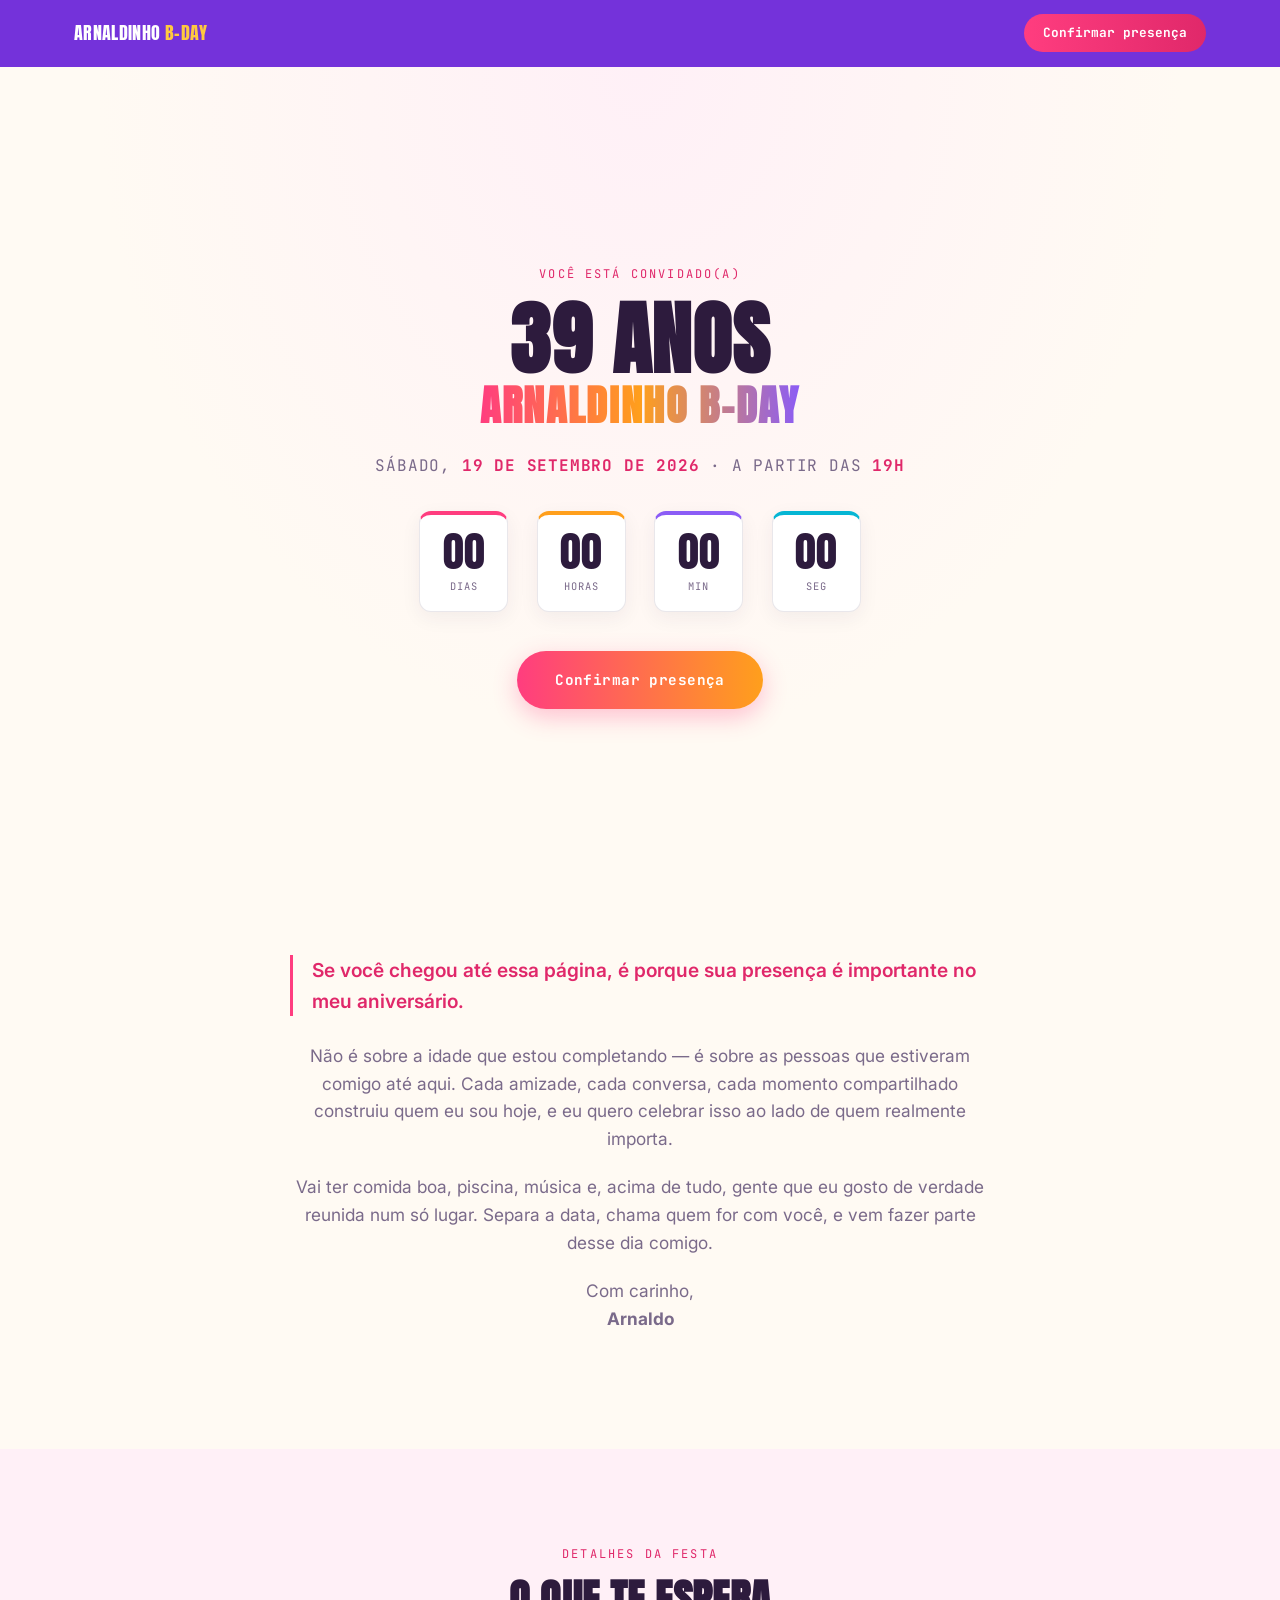
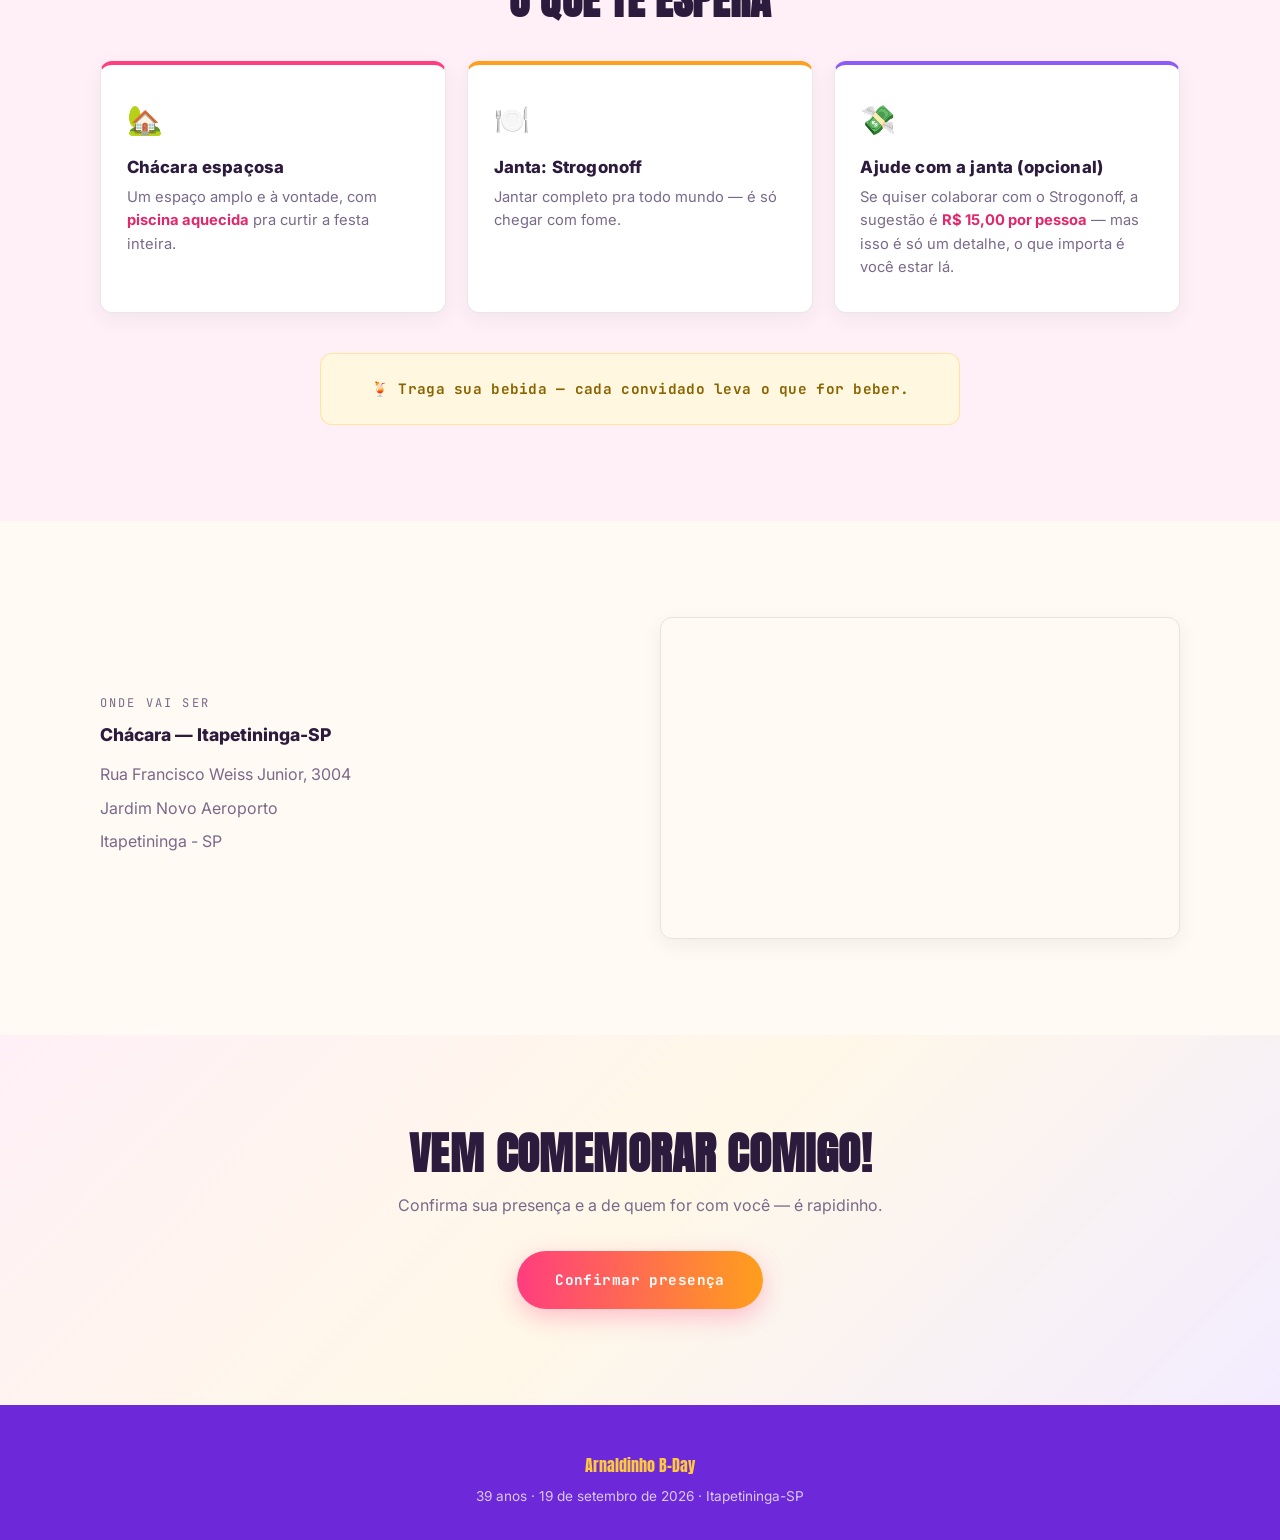
==== commit c86f0bed: "Torna a contribuição do jantar claramente opcional A esposa do Arnaldo notou que a taxa de R$15 esta" ====
--- a/index.html
+++ b/index.html
@@ -68,8 +68,8 @@
         </div>
         <div class="card">
           <span class="icone">💸</span>
-          <h3>Contribuição do jantar</h3>
-          <p><b>R$ 15,00 por pessoa</b>, pra ajudar a custear a janta.<br><b>Crianças até 10 anos não pagam.</b></p>
+          <h3>Ajude com a janta (opcional)</h3>
+          <p>Se quiser colaborar com o Strogonoff, a sugestão é <b>R$ 15,00 por pessoa</b> — mas isso é só um detalhe, o que importa é você estar lá.</p>
         </div>
       </div>
 
